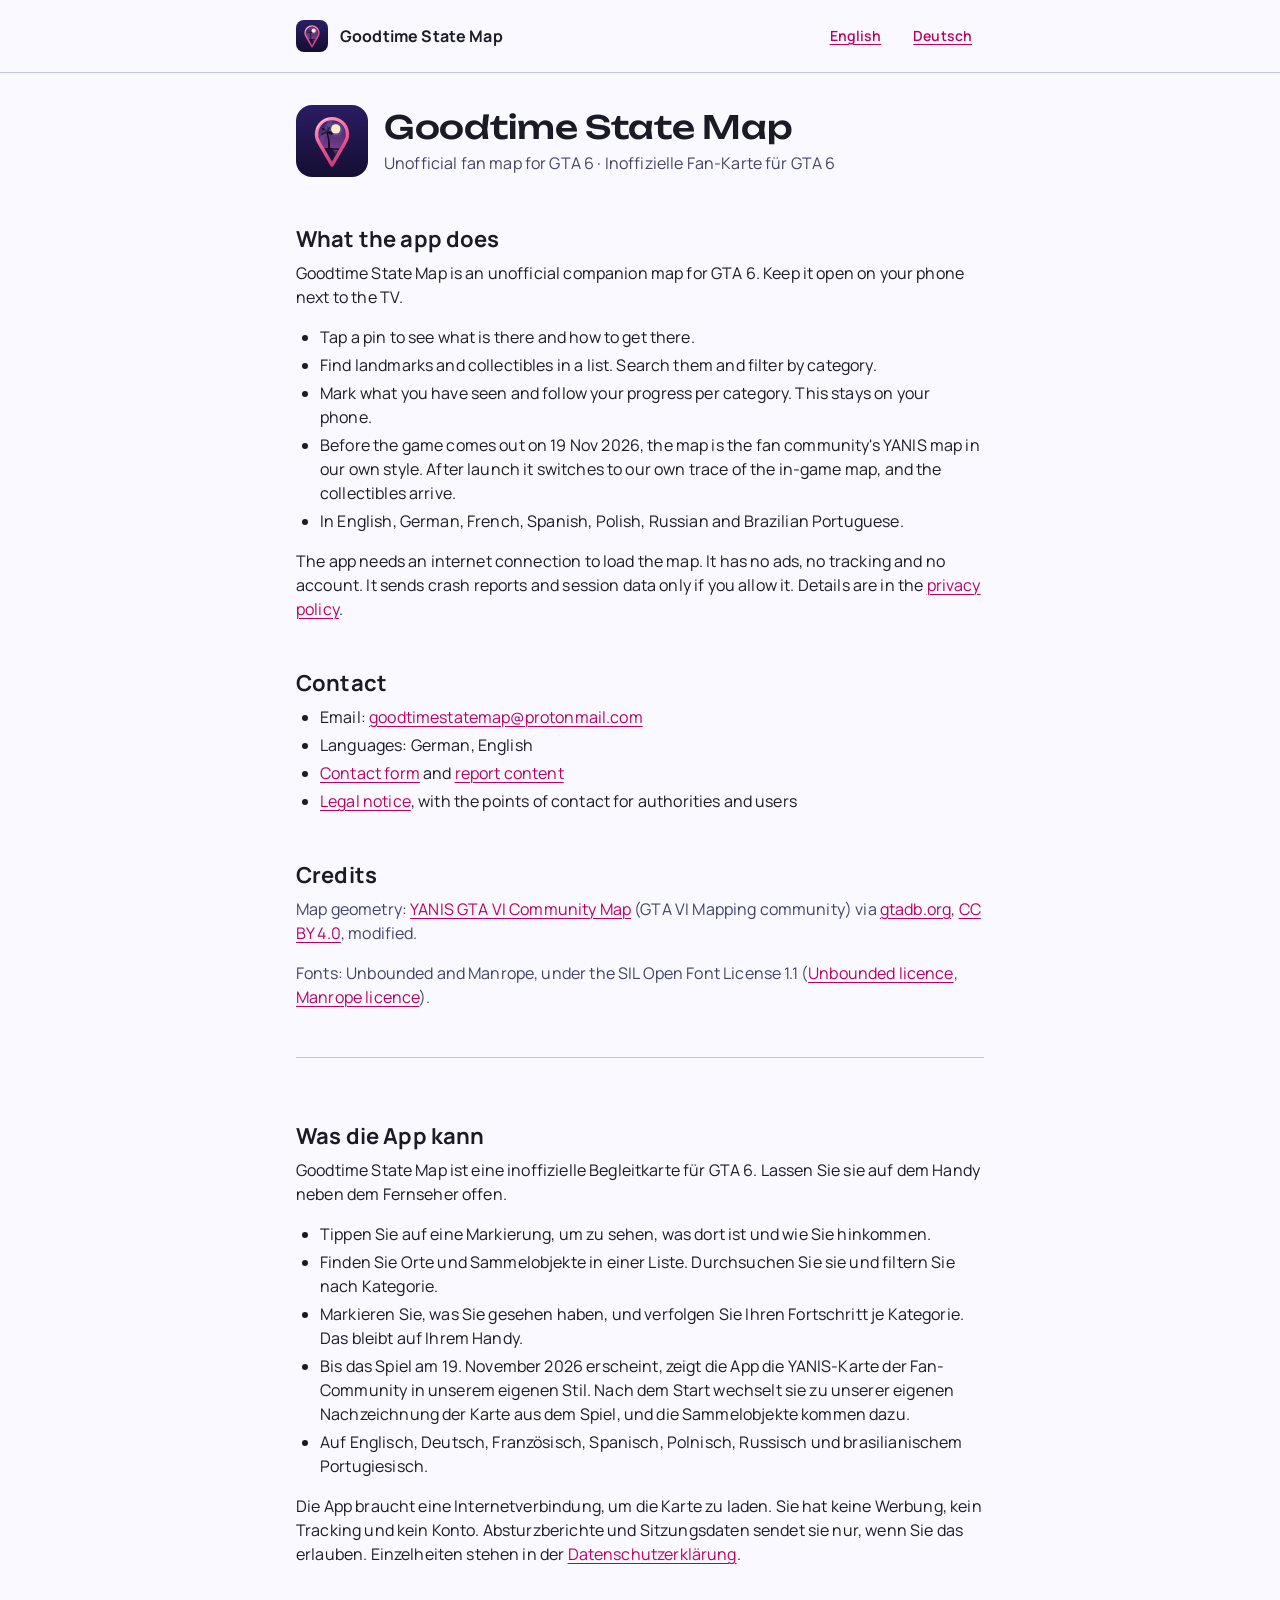
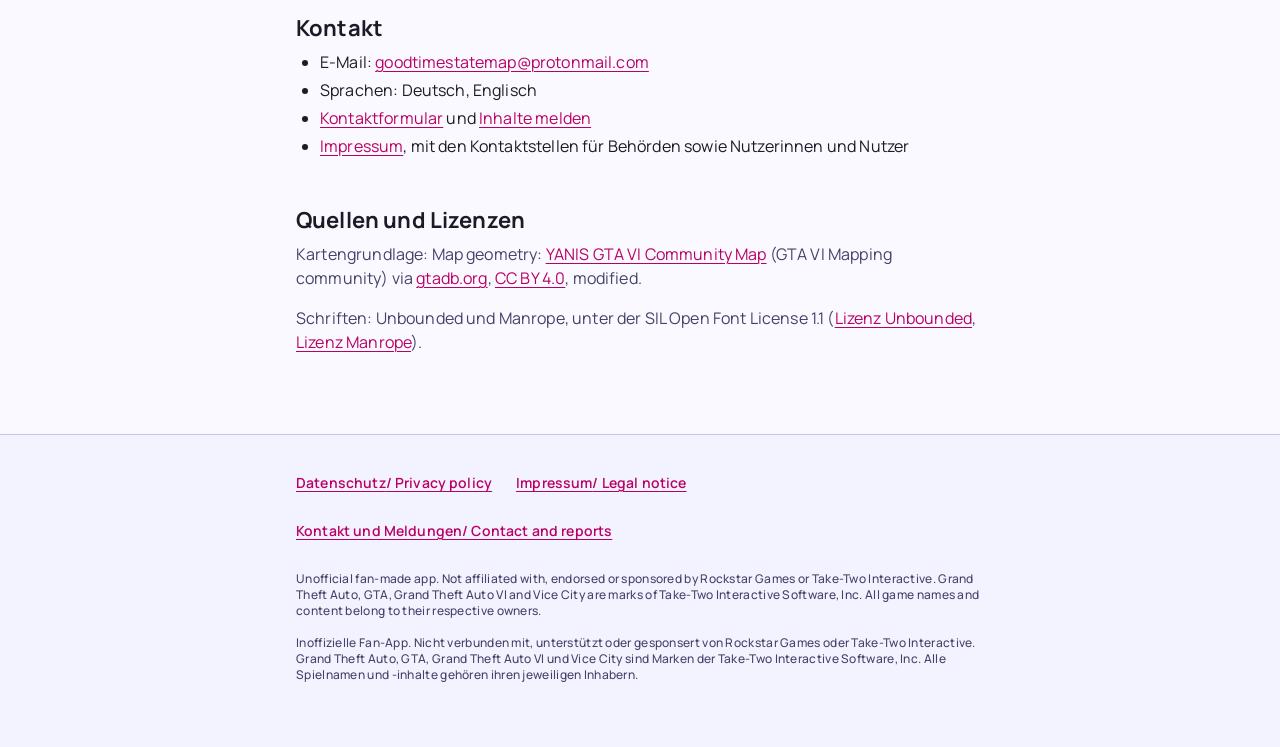
==== goodtime-state-map/index.html @ 6c3956f1 "Self-host the fonts and add the Goodtime State Map pages The portfolio page loads Inter, Space Grote" ====
<!doctype html>
<html lang="en">
<head>
  <meta charset="utf-8">
  <meta name="viewport" content="width=device-width, initial-scale=1">
  <meta http-equiv="Content-Security-Policy" content="default-src 'none'; style-src 'self'; font-src 'self'; img-src 'self'; base-uri 'none'; form-action 'none'">
  <meta name="referrer" content="no-referrer">
  <title>Goodtime State Map</title>
  <meta name="description" content="Unofficial fan map for GTA 6: landmarks, collectibles and a checklist on your phone.">
  <link rel="icon" href="icon.svg" type="image/svg+xml">
  <link rel="stylesheet" href="style.css">
</head>
<body>

  <header class="site-header">
    <div class="wrap header-row">
      <a class="brand" href="./"><img src="icon.svg" alt="" width="32" height="32"><span>Goodtime State Map</span></a>
      <nav class="lang-switch" aria-label="Language / Sprache">
        <a href="#en" hreflang="en">English</a>
        <a href="#de" hreflang="de" lang="de">Deutsch</a>
      </nav>
    </div>
  </header>

  <main class="wrap">
    <div class="hero">
      <img src="icon.svg" alt="" width="72" height="72">
      <div>
        <h1>Goodtime State Map</h1>
        <p class="tagline">Unofficial fan map for GTA 6 · <span lang="de">Inoffizielle Fan-Karte für GTA 6</span></p>
      </div>
    </div>

    <section class="lang-section" id="en" lang="en" aria-labelledby="en-title">
      <h2 id="en-title">What the app does</h2>
      <p>Goodtime State Map is an unofficial companion map for GTA 6. Keep it open on your phone next to the TV.</p>
      <ul>
        <li>Tap a pin to see what is there and how to get there.</li>
        <li>Find landmarks and collectibles in a list. Search them and filter by category.</li>
        <li>Mark what you have seen and follow your progress per category. This stays on your phone.</li>
        <li>Before the game comes out on 19 Nov 2026, the map is the fan community's YANIS map in our own style. After launch it switches to our own trace of the in-game map, and the collectibles arrive.</li>
        <li>In English, German, French, Spanish, Polish, Russian and Brazilian Portuguese.</li>
      </ul>
      <p>The app needs an internet connection to load the map. It has no ads, no tracking and no account. It sends crash reports and session data only if you allow it. Details are in the <a href="privacy/#en">privacy policy</a>.</p>


      <h2>Contact</h2>
      <ul>
        <li>Email: <a href="mailto:goodtimestatemap@protonmail.com">goodtimestatemap@protonmail.com</a></li>
        <li>Languages: German, English</li>
        <li><a href="contact/?lang=en#contact">Contact form</a> and <a href="contact/?lang=en#report">report content</a></li>
        <li><a href="impressum/#en">Legal notice</a>, with the points of contact for authorities and users</li>
      </ul>

      <h2>Credits</h2>
      <p class="muted">Map geometry: <a href="https://github.com/rolux/gta6map">YANIS GTA VI Community Map</a> (GTA VI Mapping community) via <a href="https://gtadb.org/">gtadb.org</a>, <a href="https://creativecommons.org/licenses/by/4.0/">CC BY 4.0</a>, modified.</p>
      <p class="muted">Fonts: Unbounded and Manrope, under the SIL Open Font License 1.1 (<a href="fonts/Unbounded-OFL.txt">Unbounded licence</a>, <a href="fonts/Manrope-OFL.txt">Manrope licence</a>).</p>
    </section>

    <section class="lang-section" id="de" lang="de" aria-labelledby="de-title">
      <h2 id="de-title">Was die App kann</h2>
      <p>Goodtime State Map ist eine inoffizielle Begleitkarte für GTA 6. Lassen Sie sie auf dem Handy neben dem Fernseher offen.</p>
      <ul>
        <li>Tippen Sie auf eine Markierung, um zu sehen, was dort ist und wie Sie hinkommen.</li>
        <li>Finden Sie Orte und Sammelobjekte in einer Liste. Durchsuchen Sie sie und filtern Sie nach Kategorie.</li>
        <li>Markieren Sie, was Sie gesehen haben, und verfolgen Sie Ihren Fortschritt je Kategorie. Das bleibt auf Ihrem Handy.</li>
        <li>Bis das Spiel am 19. November 2026 erscheint, zeigt die App die YANIS-Karte der Fan-Community in unserem eigenen Stil. Nach dem Start wechselt sie zu unserer eigenen Nachzeichnung der Karte aus dem Spiel, und die Sammelobjekte kommen dazu.</li>
        <li>Auf Englisch, Deutsch, Französisch, Spanisch, Polnisch, Russisch und brasilianischem Portugiesisch.</li>
      </ul>
      <p>Die App braucht eine Internetverbindung, um die Karte zu laden. Sie hat keine Werbung, kein Tracking und kein Konto. Absturzberichte und Sitzungsdaten sendet sie nur, wenn Sie das erlauben. Einzelheiten stehen in der <a href="privacy/#de">Datenschutzerklärung</a>.</p>


      <h2>Kontakt</h2>
      <ul>
        <li>E-Mail: <a href="mailto:goodtimestatemap@protonmail.com">goodtimestatemap@protonmail.com</a></li>
        <li>Sprachen: Deutsch, Englisch</li>
        <li><a href="contact/?lang=de#contact">Kontaktformular</a> und <a href="contact/?lang=de#report">Inhalte melden</a></li>
        <li><a href="impressum/#de">Impressum</a>, mit den Kontaktstellen für Behörden sowie Nutzerinnen und Nutzer</li>
      </ul>

      <h2>Quellen und Lizenzen</h2>
      <p class="muted">Kartengrundlage: <span lang="en">Map geometry: <a href="https://github.com/rolux/gta6map">YANIS GTA VI Community Map</a> (GTA VI Mapping community) via <a href="https://gtadb.org/">gtadb.org</a>, <a href="https://creativecommons.org/licenses/by/4.0/deed.de">CC BY 4.0</a>, modified.</span></p>
      <p class="muted">Schriften: Unbounded und Manrope, unter der SIL Open Font License 1.1 (<a href="fonts/Unbounded-OFL.txt">Lizenz Unbounded</a>, <a href="fonts/Manrope-OFL.txt">Lizenz Manrope</a>).</p>
    </section>
  </main>

  <footer class="site-footer">
    <div class="wrap">
      <nav aria-label="Legal / Rechtliches">
        <ul class="footer-links">
          <li><a href="privacy/"><span lang="de">Datenschutz</span> / Privacy policy</a></li>
          <li><a href="impressum/"><span lang="de">Impressum</span> / Legal notice</a></li>
          <li><a href="contact/"><span lang="de">Kontakt und Meldungen</span> / Contact and reports</a></li>
        </ul>
      </nav>
      <p class="disclaimer" lang="en">Unofficial fan-made app. Not affiliated with, endorsed or sponsored by Rockstar Games or Take-Two Interactive. Grand Theft Auto, GTA, Grand Theft Auto VI and Vice City are marks of Take-Two Interactive Software, Inc. All game names and content belong to their respective owners.</p>
      <p class="disclaimer" lang="de">Inoffizielle Fan-App. Nicht verbunden mit, unterstützt oder gesponsert von Rockstar Games oder Take-Two Interactive. Grand Theft Auto, GTA, Grand Theft Auto VI und Vice City sind Marken der Take-Two Interactive Software, Inc. Alle Spielnamen und -inhalte gehören ihren jeweiligen Inhabern.</p>
    </div>
  </footer>
</body>
</html>
---- goodtime-state-map/style.css ----
/*
  Goodtime State Map: shared style for the static legal pages (LEG-04).
  Colours, type, shape and spacing come from design/design-system/tokens.json.
  Night is the default look; Day applies when the system asks for a light theme.
  Everything is self-hosted: no request leaves simonoppowa.github.io.
*/

@font-face {
  font-family: "Manrope";
  src: url("fonts/Manrope-Variable.ttf") format("truetype");
  font-weight: 200 800;
  font-style: normal;
  font-display: swap;
}

@font-face {
  font-family: "Unbounded";
  src: url("fonts/Unbounded-Variable.ttf") format("truetype");
  font-weight: 200 900;
  font-style: normal;
  font-display: swap;
}

/* Night (dark), the default */
:root {
  color-scheme: dark;

  --primary: #ffb0ca;
  --on-primary: #222547;
  --primary-container: #8e004c;
  --on-primary-container: #ffd9e4;
  --secondary: #63d9cf;
  --secondary-container: #00504b;
  --on-secondary-container: #81f6eb;
  --tertiary: #e8c26c;
  --tertiary-container: #594400;
  --on-tertiary-container: #ffdf9d;
  --error: #ffb4a9;
  --error-container: #930016;
  --on-error-container: #ffdad5;
  --success: #8cd895;
  --success-container: #00531e;
  --on-success-container: #a8f4b0;
  --surface: #13121e;
  --on-surface: #e2e1f2;
  --on-surface-variant: #c4c2ef;
  --surface-container-low: #1b1a27;
  --surface-container: #1f1e2b;
  --surface-container-high: #292936;
  --outline: #8e8db7;
  --outline-variant: #434369;
  --focus-ring: var(--primary);

  --font-brand: "Unbounded", "Manrope", system-ui, sans-serif;
  --font-plain: "Manrope", system-ui, sans-serif;

  --space-1: 4px;
  --space-2: 8px;
  --space-3: 12px;
  --space-4: 16px;
  --space-6: 24px;
  --space-8: 32px;
  --space-12: 48px;

  --shape-xs: 4px;
  --shape-sm: 8px;
  --shape-md: 12px;
  --shape-lg: 16px;
  --shape-full: 9999px;
}

/* Day (light) */
@media (prefers-color-scheme: light) {
  :root {
    color-scheme: light;

    --primary: #b90065;
    --on-primary: #ffffff;
    --primary-container: #ffd9e4;
    --on-primary-container: #3e001e;
    --secondary: #006a64;
    --secondary-container: #b3eee7;
    --on-secondary-container: #00201e;
    --tertiary: #755b00;
    --tertiary-container: #ffdf9d;
    --on-tertiary-container: #241a00;
    --error: #be0a21;
    --error-container: #ffdad5;
    --on-error-container: #3c0700;
    --success: #1f6c32;
    --success-container: #c5ecc7;
    --on-success-container: #002202;
    --surface: #f9f9ff;
    --on-surface: #1b1a27;
    --on-surface-variant: #434369;
    --surface-container-low: #f3f2ff;
    --surface-container: #eeecfe;
    --surface-container-high: #e8e6f8;
    --outline: #74739c;
    --outline-variant: #c4c2ef;
  }
}

/* Base */

*,
*::before,
*::after {
  box-sizing: border-box;
}

html {
  -webkit-text-size-adjust: 100%;
  text-size-adjust: 100%;
}

body {
  margin: 0;
  background: var(--surface);
  color: var(--on-surface);
  font-family: var(--font-plain);
  font-size: 16px; /* body-large */
  line-height: 24px;
  letter-spacing: 0.15px;
  overflow-wrap: break-word;
}

[hidden] {
  display: none !important;
}

.wrap {
  max-width: 46rem;
  margin: 0 auto;
  padding: 0 var(--space-4);
}

@media (min-width: 600px) {
  .wrap {
    padding: 0 var(--space-6);
  }
}

a {
  color: var(--primary);
  text-decoration-thickness: 1px;
  text-underline-offset: 3px;
}

a:hover {
  text-decoration-thickness: 2px;
}

:focus-visible {
  outline: 3px solid var(--focus-ring);
  outline-offset: 2px;
}

/* Type */

h1 {
  font-family: var(--font-brand);
  font-weight: 500;
  font-size: 28px; /* headline-medium */
  line-height: 36px;
  letter-spacing: -0.01em;
  margin: var(--space-8) 0 var(--space-4);
}

@media (min-width: 600px) {
  h1 {
    font-size: 32px; /* headline-large */
    line-height: 40px;
  }
}

h2 {
  font-size: 22px; /* title-large */
  line-height: 28px;
  font-weight: 700;
  margin: var(--space-12) 0 var(--space-2);
}

h3 {
  font-size: 18px;
  line-height: 24px;
  font-weight: 700;
  margin: var(--space-8) 0 var(--space-2);
}

h4 {
  font-size: 16px; /* title-medium */
  line-height: 24px;
  font-weight: 600;
  letter-spacing: 0.15px;
  margin: var(--space-6) 0 var(--space-1);
}

p,
ul,
ol,
dl,
address {
  margin: 0 0 var(--space-4);
}

ul,
ol {
  padding-left: var(--space-6);
}

li + li {
  margin-top: var(--space-1);
}

address {
  font-style: normal;
}

code {
  font-size: 0.9em;
}

.muted {
  color: var(--on-surface-variant);
}

.small {
  font-size: 12px; /* body-small */
  line-height: 16px;
  letter-spacing: 0.3px;
  font-weight: 500;
}

.visually-hidden {
  position: absolute;
  width: 1px;
  height: 1px;
  margin: -1px;
  padding: 0;
  overflow: hidden;
  clip: rect(0 0 0 0);
  white-space: nowrap;
  border: 0;
}

/* Draft banner, placeholders and release markers */

.draft-banner {
  background: var(--error-container);
  color: var(--on-error-container);
  font-weight: 600;
  font-size: 14px;
  line-height: 20px;
  padding: var(--space-3) 0;
}

mark.todo {
  background: var(--tertiary-container);
  color: var(--on-tertiary-container);
  border-radius: var(--shape-xs);
  padding: 0 var(--space-1);
}

/* Text that applies from app version 0.2 on, or only until then (see docs/web/README.md). */
.from-02,
.until-02 {
  border-radius: var(--shape-xs);
  padding: 0 2px;
  outline: 1px dashed var(--outline);
  outline-offset: 1px;
}

.from-02::before,
.until-02::before {
  font-size: 11px; /* label-small */
  line-height: 16px;
  font-weight: 600;
  letter-spacing: 0.4px;
  text-transform: uppercase;
  border-radius: var(--shape-xs);
  padding: 0 var(--space-1);
  margin-right: var(--space-1);
}

.from-02::before {
  content: "ab 0.2.1 · from 0.2.1";
  background: var(--success-container);
  color: var(--on-success-container);
}

.until-02::before {
  content: "nur 0.2.0 · 0.2.0 only";
  background: var(--tertiary-container);
  color: var(--on-tertiary-container);
}

section.v02 {
  border-left: 4px solid var(--success);
  padding-left: var(--space-4);
  margin-top: var(--space-12);
}

section.v02 > :first-child {
  margin-top: 0;
}

/* Header */

.site-header {
  border-bottom: 1px solid var(--outline-variant);
}

.header-row {
  display: flex;
  flex-wrap: wrap;
  align-items: center;
  justify-content: space-between;
  gap: var(--space-2) var(--space-4);
  padding-top: var(--space-3);
  padding-bottom: var(--space-3);
}

.brand {
  display: inline-flex;
  align-items: center;
  gap: var(--space-3);
  min-height: var(--space-12);
  color: var(--on-surface);
  font-weight: 700;
  text-decoration: none;
}

.brand img {
  width: 32px;
  height: 32px;
  border-radius: var(--shape-sm);
}

.lang-switch {
  display: flex;
  flex-wrap: wrap;
  gap: var(--space-2);
}

.lang-switch a {
  display: inline-flex;
  align-items: center;
  min-height: var(--space-12);
  padding: 0 var(--space-3);
  border-radius: var(--shape-full);
  font-weight: 600;
  font-size: 14px; /* label-large */
  line-height: 20px;
  letter-spacing: 0.1px;
}

.lang-switch a[aria-current="true"] {
  background: var(--secondary-container);
  color: var(--on-secondary-container);
  text-decoration: none;
}

/* Bilingual pages: one section per language */

.lang-section + .lang-section {
  margin-top: var(--space-12);
  padding-top: var(--space-4);
  border-top: 1px solid var(--outline-variant);
}

.meta {
  color: var(--on-surface-variant);
  font-size: 14px; /* body-medium */
  line-height: 20px;
}

.card {
  background: var(--surface-container);
  border-radius: var(--shape-md);
  padding: var(--space-4);
  margin: 0 0 var(--space-4);
}

/* Landing page */

.hero {
  display: flex;
  align-items: center;
  gap: var(--space-4);
  margin: var(--space-8) 0 var(--space-4);
}

.hero img {
  width: 72px;
  height: 72px;
  border-radius: var(--shape-lg);
  flex: none;
}

.hero h1 {
  margin: 0;
}

.tagline {
  margin: var(--space-1) 0 0;
  color: var(--on-surface-variant);
}

.store-links {
  display: flex;
  flex-wrap: wrap;
  gap: var(--space-3);
  padding: 0;
  list-style: none;
}

.store-links li + li {
  margin-top: 0;
}

.store-links a {
  display: inline-flex;
  align-items: center;
  min-height: var(--space-12);
  padding: 0 var(--space-6);
  border: 1px solid var(--outline);
  border-radius: var(--shape-full);
  font-weight: 600;
  text-decoration: none;
}

/* Footer */

.site-footer {
  margin-top: 80px;
  padding: var(--space-6) 0 var(--space-12);
  border-top: 1px solid var(--outline-variant);
  background: var(--surface-container-low);
  color: var(--on-surface-variant);
}

.footer-links {
  display: flex;
  flex-wrap: wrap;
  gap: 0 var(--space-6);
  padding: 0;
  list-style: none;
  font-size: 14px;
  line-height: 20px;
  font-weight: 600;
}

.footer-links li + li {
  margin-top: 0;
}

.footer-links a {
  display: inline-flex;
  align-items: center;
  min-height: var(--space-12);
}

.disclaimer {
  font-size: 12px; /* body-small */
  line-height: 16px;
  letter-spacing: 0.3px;
  font-weight: 500;
}

/* Web form (contact/) */

.form-app {
  margin: var(--space-6) 0 var(--space-8);
}

.segmented {
  display: inline-flex;
  flex-wrap: wrap;
  margin: 0 0 var(--space-6);
  padding: 0;
  border: 1px solid var(--outline);
  border-radius: var(--shape-full);
  overflow: hidden;
}

.segmented input {
  position: absolute;
  opacity: 0;
  width: 1px;
  height: 1px;
}

.segmented label {
  display: inline-flex;
  align-items: center;
  min-height: var(--space-12);
  margin: 0;
  padding: 0 var(--space-4);
  font-weight: 600;
  font-size: 14px;
  line-height: 20px;
  letter-spacing: 0.1px;
  cursor: pointer;
}

.segmented label + input + label {
  border-left: 1px solid var(--outline);
}

.segmented input:checked + label {
  background: var(--secondary-container);
  color: var(--on-secondary-container);
}

.segmented input:checked + label::before {
  content: "\2713";
  margin-right: var(--space-2);
}

.segmented input:focus-visible + label {
  outline: 3px solid var(--focus-ring);
  outline-offset: -3px;
}

.field {
  margin: 0 0 var(--space-6);
}

.field > label:not(.choice),
fieldset.field > legend {
  display: block;
  margin: 0 0 var(--space-1);
  padding: 0;
  font-weight: 600;
  font-size: 14px; /* title-small */
  line-height: 20px;
  letter-spacing: 0.1px;
}

fieldset.field {
  border: 0;
  padding: 0;
  min-width: 0;
}

.field input[type="text"],
.field input[type="email"],
.field textarea {
  display: block;
  width: 100%;
  min-height: var(--space-12);
  padding: var(--space-3) var(--space-4);
  border: 1px solid var(--outline);
  border-radius: var(--shape-xs);
  background: transparent;
  color: var(--on-surface);
  font: inherit;
  letter-spacing: inherit;
}

.field textarea {
  resize: vertical;
}

.field input:hover,
.field textarea:hover {
  border-color: var(--on-surface);
}

.field [aria-invalid="true"] {
  border: 2px solid var(--error);
}

.choice {
  display: flex;
  align-items: flex-start;
  gap: var(--space-3);
  min-height: var(--space-12);
  padding: var(--space-3) 0;
  margin: 0;
  font-weight: 400;
  cursor: pointer;
}

.choice input {
  flex: none;
  width: 20px;
  height: 20px;
  margin: 2px 0 0;
  accent-color: var(--primary);
}

.help,
.error {
  margin: var(--space-1) 0 0;
  font-size: 12px; /* body-small */
  line-height: 16px;
  letter-spacing: 0.3px;
}

.help {
  color: var(--on-surface-variant);
  font-weight: 500;
}

.error {
  color: var(--error);
  font-weight: 700;
}

.hint {
  background: var(--surface-container-high);
  border-radius: var(--shape-md);
  padding: var(--space-3) var(--space-4);
  margin: 0 0 var(--space-6);
}

.privacy-note {
  color: var(--on-surface-variant);
  font-size: 14px; /* body-medium */
  line-height: 20px;
}

.status {
  border-radius: var(--shape-md);
  padding: var(--space-3) var(--space-4);
  margin: 0 0 var(--space-4);
  background: var(--error-container);
  color: var(--on-error-container);
}

.status:empty {
  display: none;
}

.status.draft {
  background: var(--tertiary-container);
  color: var(--on-tertiary-container);
}

.confirm {
  background: var(--surface-container);
  border-radius: var(--shape-lg);
  padding: var(--space-6);
  margin: var(--space-6) 0 var(--space-8);
}

.hp {
  position: absolute;
  left: -10000px;
  top: auto;
  width: 1px;
  height: 1px;
  overflow: hidden;
}

button {
  font: inherit;
  font-weight: 600;
  font-size: 14px; /* label-large */
  line-height: 20px;
  letter-spacing: 0.1px;
  min-height: 40px;
  padding: 10px var(--space-6);
  border: 0;
  border-radius: var(--shape-full);
  cursor: pointer;
}

/* 48dp touch target around a 40dp button */
.btn-row {
  display: flex;
  flex-wrap: wrap;
  gap: var(--space-2);
  padding: var(--space-1) 0;
}

.btn-filled {
  background: var(--primary);
  color: var(--on-primary);
}

.btn-tonal {
  background: var(--secondary-container);
  color: var(--on-secondary-container);
}

button:disabled {
  cursor: default;
  background: color-mix(in srgb, var(--on-surface) 12%, transparent);
  color: color-mix(in srgb, var(--on-surface) 38%, transparent);
}
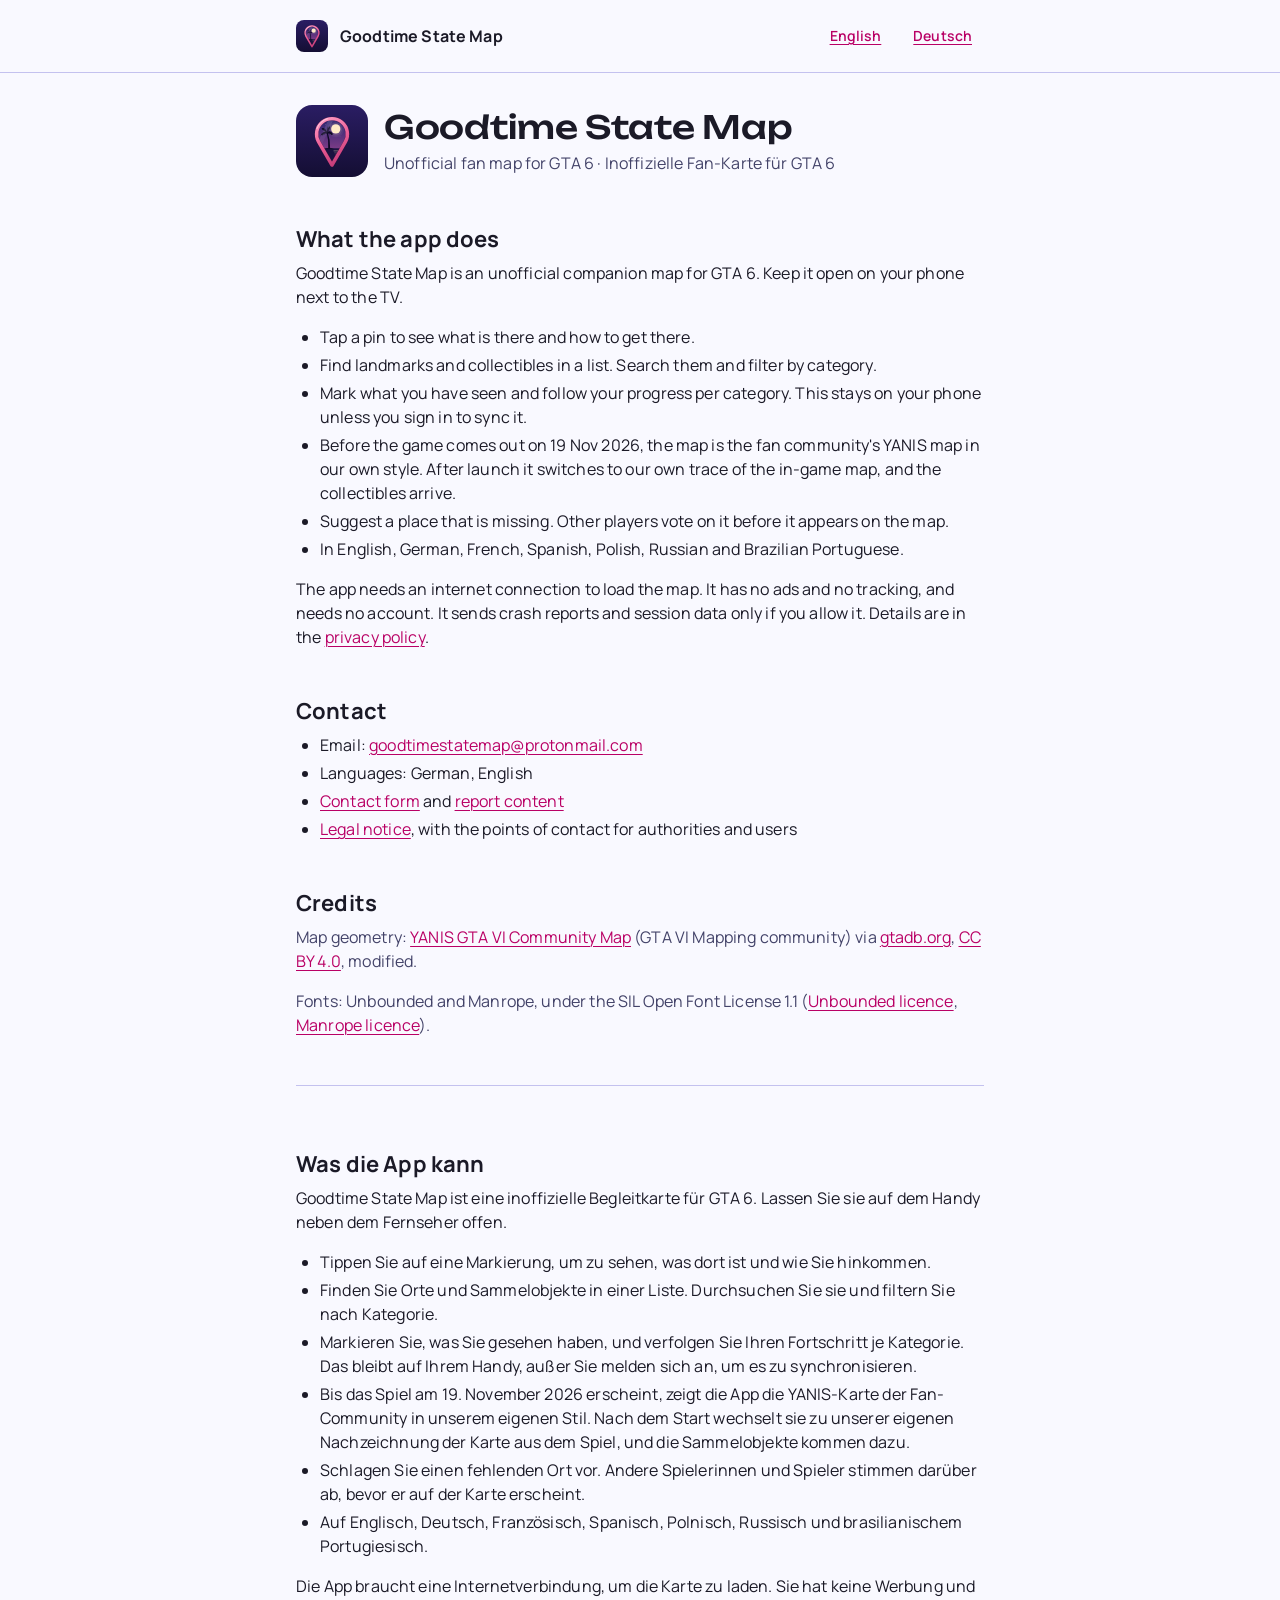
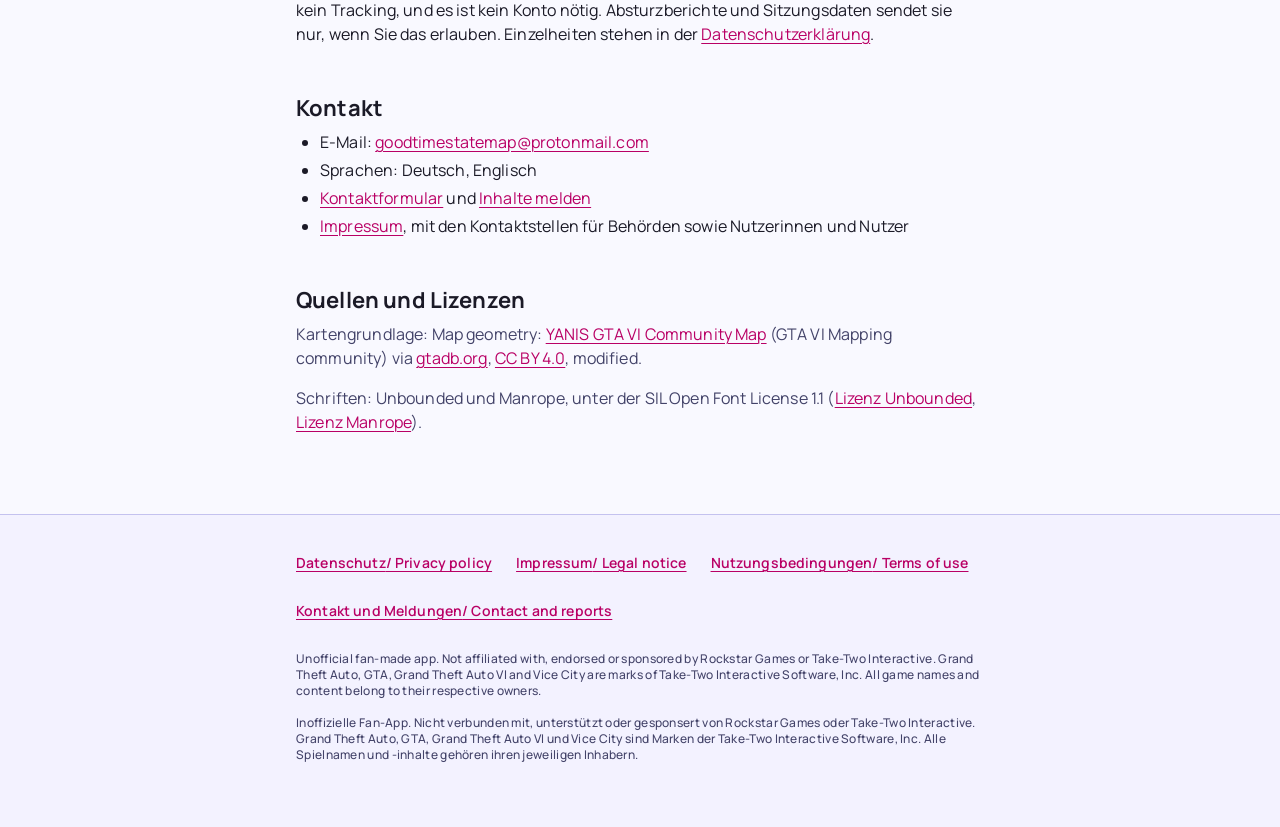
==== commit bcaf0280: "Add community markers to the Goodtime State Map policy and terms Publishes the legal pages for relea" ====
--- a/goodtime-state-map/index.html
+++ b/goodtime-state-map/index.html
@@ -37,12 +37,12 @@
       <ul>
         <li>Tap a pin to see what is there and how to get there.</li>
         <li>Find landmarks and collectibles in a list. Search them and filter by category.</li>
-        <li>Mark what you have seen and follow your progress per category. This stays on your phone.</li>
+        <li>Mark what you have seen and follow your progress per category. This stays on your phone unless you sign in to sync it.</li>
         <li>Before the game comes out on 19 Nov 2026, the map is the fan community's YANIS map in our own style. After launch it switches to our own trace of the in-game map, and the collectibles arrive.</li>
+        <li>Suggest a place that is missing. Other players vote on it before it appears on the map.</li>
         <li>In English, German, French, Spanish, Polish, Russian and Brazilian Portuguese.</li>
       </ul>
-      <p>The app needs an internet connection to load the map. It has no ads, no tracking and no account. It sends crash reports and session data only if you allow it. Details are in the <a href="privacy/#en">privacy policy</a>.</p>
-
+      <p>The app needs an internet connection to load the map. It has no ads and no tracking, and needs no account. It sends crash reports and session data only if you allow it. Details are in the <a href="privacy/#en">privacy policy</a>.</p>
 
       <h2>Contact</h2>
       <ul>
@@ -63,12 +63,12 @@
       <ul>
         <li>Tippen Sie auf eine Markierung, um zu sehen, was dort ist und wie Sie hinkommen.</li>
         <li>Finden Sie Orte und Sammelobjekte in einer Liste. Durchsuchen Sie sie und filtern Sie nach Kategorie.</li>
-        <li>Markieren Sie, was Sie gesehen haben, und verfolgen Sie Ihren Fortschritt je Kategorie. Das bleibt auf Ihrem Handy.</li>
+        <li>Markieren Sie, was Sie gesehen haben, und verfolgen Sie Ihren Fortschritt je Kategorie. Das bleibt auf Ihrem Handy, außer Sie melden sich an, um es zu synchronisieren.</li>
         <li>Bis das Spiel am 19. November 2026 erscheint, zeigt die App die YANIS-Karte der Fan-Community in unserem eigenen Stil. Nach dem Start wechselt sie zu unserer eigenen Nachzeichnung der Karte aus dem Spiel, und die Sammelobjekte kommen dazu.</li>
+        <li>Schlagen Sie einen fehlenden Ort vor. Andere Spielerinnen und Spieler stimmen darüber ab, bevor er auf der Karte erscheint.</li>
         <li>Auf Englisch, Deutsch, Französisch, Spanisch, Polnisch, Russisch und brasilianischem Portugiesisch.</li>
       </ul>
-      <p>Die App braucht eine Internetverbindung, um die Karte zu laden. Sie hat keine Werbung, kein Tracking und kein Konto. Absturzberichte und Sitzungsdaten sendet sie nur, wenn Sie das erlauben. Einzelheiten stehen in der <a href="privacy/#de">Datenschutzerklärung</a>.</p>
-
+      <p>Die App braucht eine Internetverbindung, um die Karte zu laden. Sie hat keine Werbung und kein Tracking, und es ist kein Konto nötig. Absturzberichte und Sitzungsdaten sendet sie nur, wenn Sie das erlauben. Einzelheiten stehen in der <a href="privacy/#de">Datenschutzerklärung</a>.</p>
 
       <h2>Kontakt</h2>
       <ul>
@@ -90,6 +90,7 @@
         <ul class="footer-links">
           <li><a href="privacy/"><span lang="de">Datenschutz</span> / Privacy policy</a></li>
           <li><a href="impressum/"><span lang="de">Impressum</span> / Legal notice</a></li>
+          <li><a href="terms/"><span lang="de">Nutzungsbedingungen</span> / Terms of use</a></li>
           <li><a href="contact/"><span lang="de">Kontakt und Meldungen</span> / Contact and reports</a></li>
         </ul>
       </nav>
--- a/goodtime-state-map/style.css
+++ b/goodtime-state-map/style.css
@@ -284,7 +284,7 @@
 }
 
 .from-02::before {
-  content: "ab 0.2.1 · from 0.2.1";
+  content: "ab 0.2.3 · from 0.2.3";
   background: var(--success-container);
   color: var(--on-success-container);
 }
@@ -295,13 +295,15 @@
   color: var(--on-tertiary-container);
 }
 
-section.v02 {
+section.v02,
+section.v023 {
   border-left: 4px solid var(--success);
   padding-left: var(--space-4);
   margin-top: var(--space-12);
 }
 
-section.v02 > :first-child {
+section.v02 > :first-child,
+section.v023 > :first-child {
   margin-top: 0;
 }
 
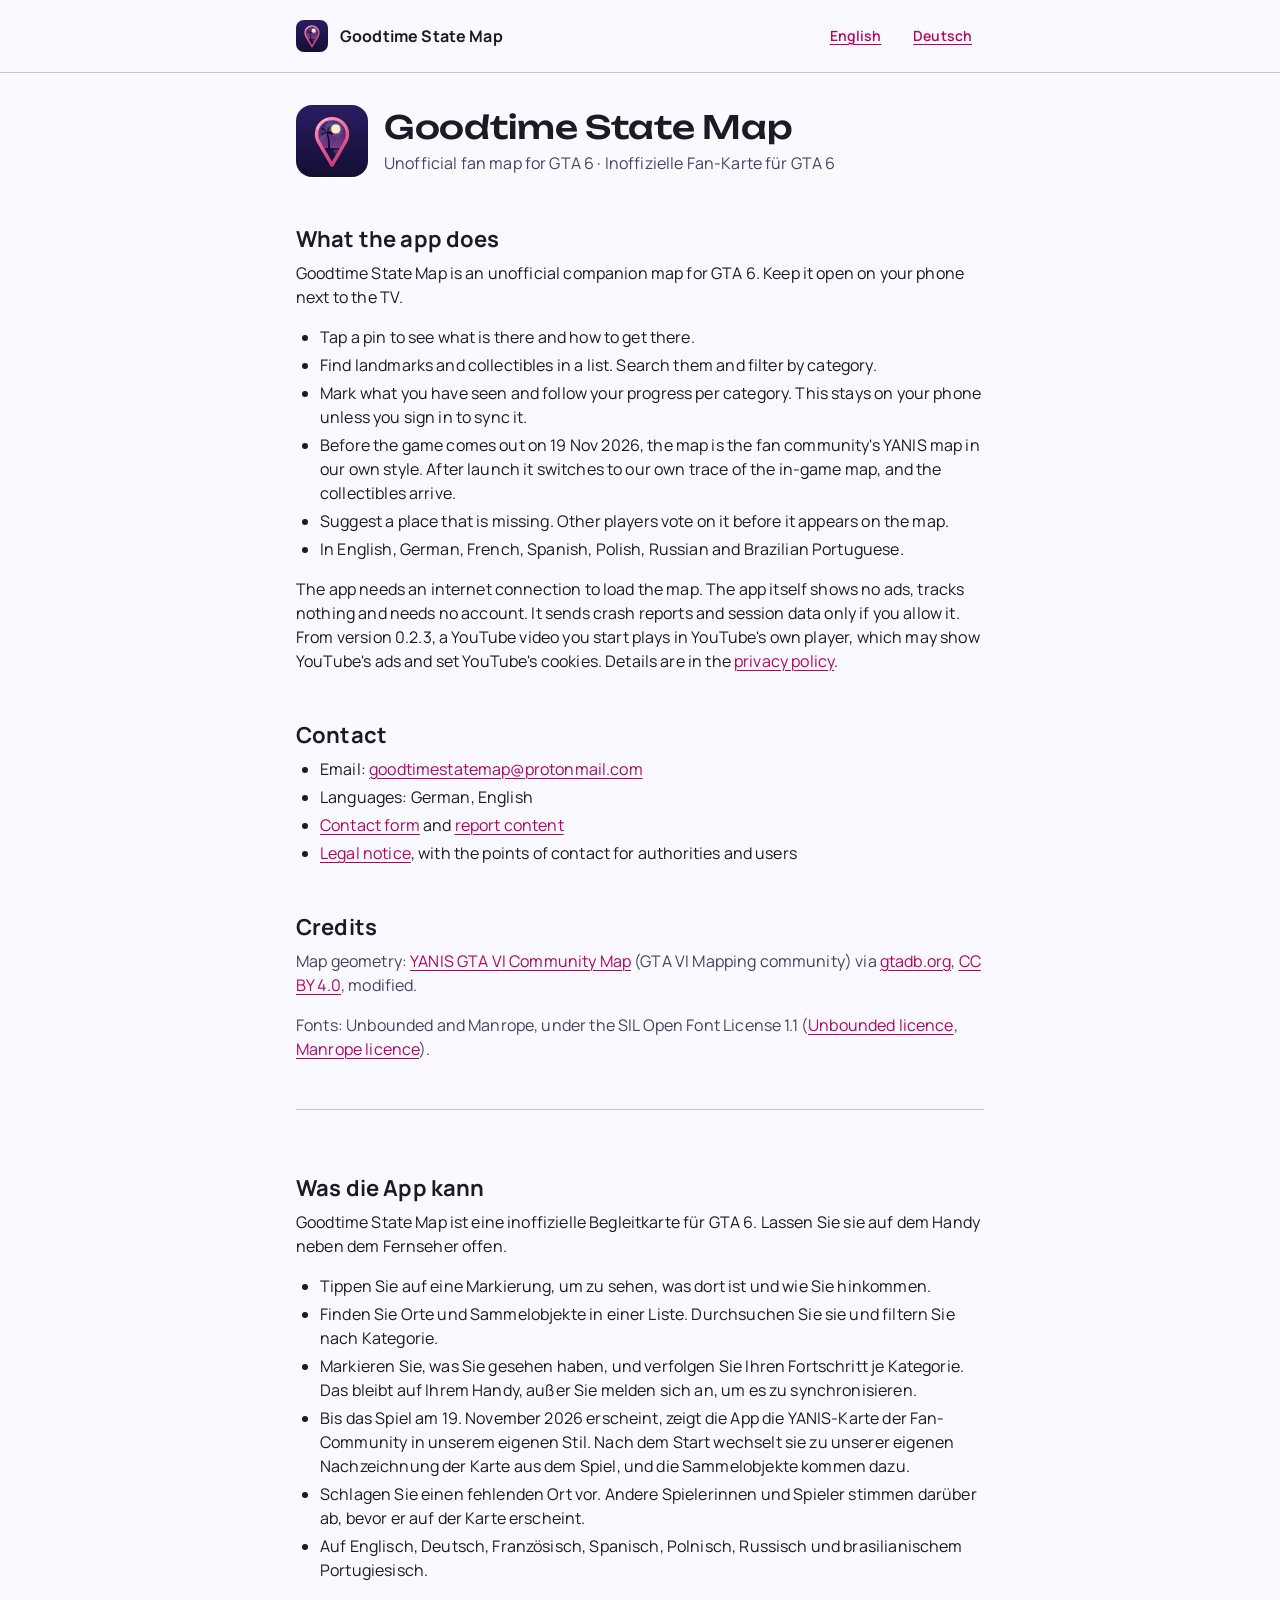
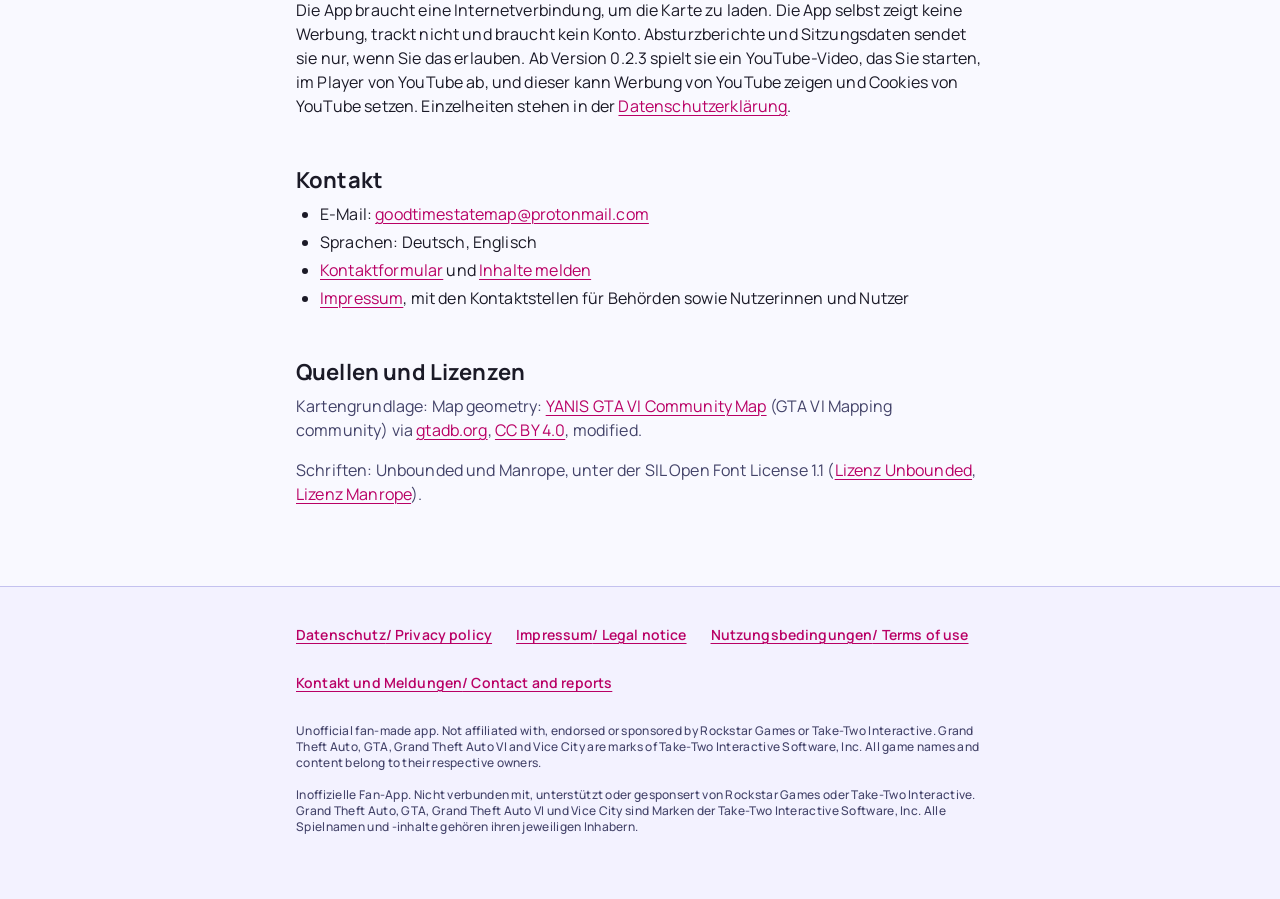
==== commit 1a215e2f: "Qualify the landing page's no-ads line for the YouTube player" ====
--- a/goodtime-state-map/index.html
+++ b/goodtime-state-map/index.html
@@ -42,7 +42,7 @@
         <li>Suggest a place that is missing. Other players vote on it before it appears on the map.</li>
         <li>In English, German, French, Spanish, Polish, Russian and Brazilian Portuguese.</li>
       </ul>
-      <p>The app needs an internet connection to load the map. It has no ads and no tracking, and needs no account. It sends crash reports and session data only if you allow it. Details are in the <a href="privacy/#en">privacy policy</a>.</p>
+      <p>The app needs an internet connection to load the map. The app itself shows no ads, tracks nothing and needs no account. It sends crash reports and session data only if you allow it. From version 0.2.3, a YouTube video you start plays in YouTube's own player, which may show YouTube's ads and set YouTube's cookies. Details are in the <a href="privacy/#en">privacy policy</a>.</p>
 
       <h2>Contact</h2>
       <ul>
@@ -68,7 +68,7 @@
         <li>Schlagen Sie einen fehlenden Ort vor. Andere Spielerinnen und Spieler stimmen darüber ab, bevor er auf der Karte erscheint.</li>
         <li>Auf Englisch, Deutsch, Französisch, Spanisch, Polnisch, Russisch und brasilianischem Portugiesisch.</li>
       </ul>
-      <p>Die App braucht eine Internetverbindung, um die Karte zu laden. Sie hat keine Werbung und kein Tracking, und es ist kein Konto nötig. Absturzberichte und Sitzungsdaten sendet sie nur, wenn Sie das erlauben. Einzelheiten stehen in der <a href="privacy/#de">Datenschutzerklärung</a>.</p>
+      <p>Die App braucht eine Internetverbindung, um die Karte zu laden. Die App selbst zeigt keine Werbung, trackt nicht und braucht kein Konto. Absturzberichte und Sitzungsdaten sendet sie nur, wenn Sie das erlauben. Ab Version 0.2.3 spielt sie ein YouTube-Video, das Sie starten, im Player von YouTube ab, und dieser kann Werbung von YouTube zeigen und Cookies von YouTube setzen. Einzelheiten stehen in der <a href="privacy/#de">Datenschutzerklärung</a>.</p>
 
       <h2>Kontakt</h2>
       <ul>
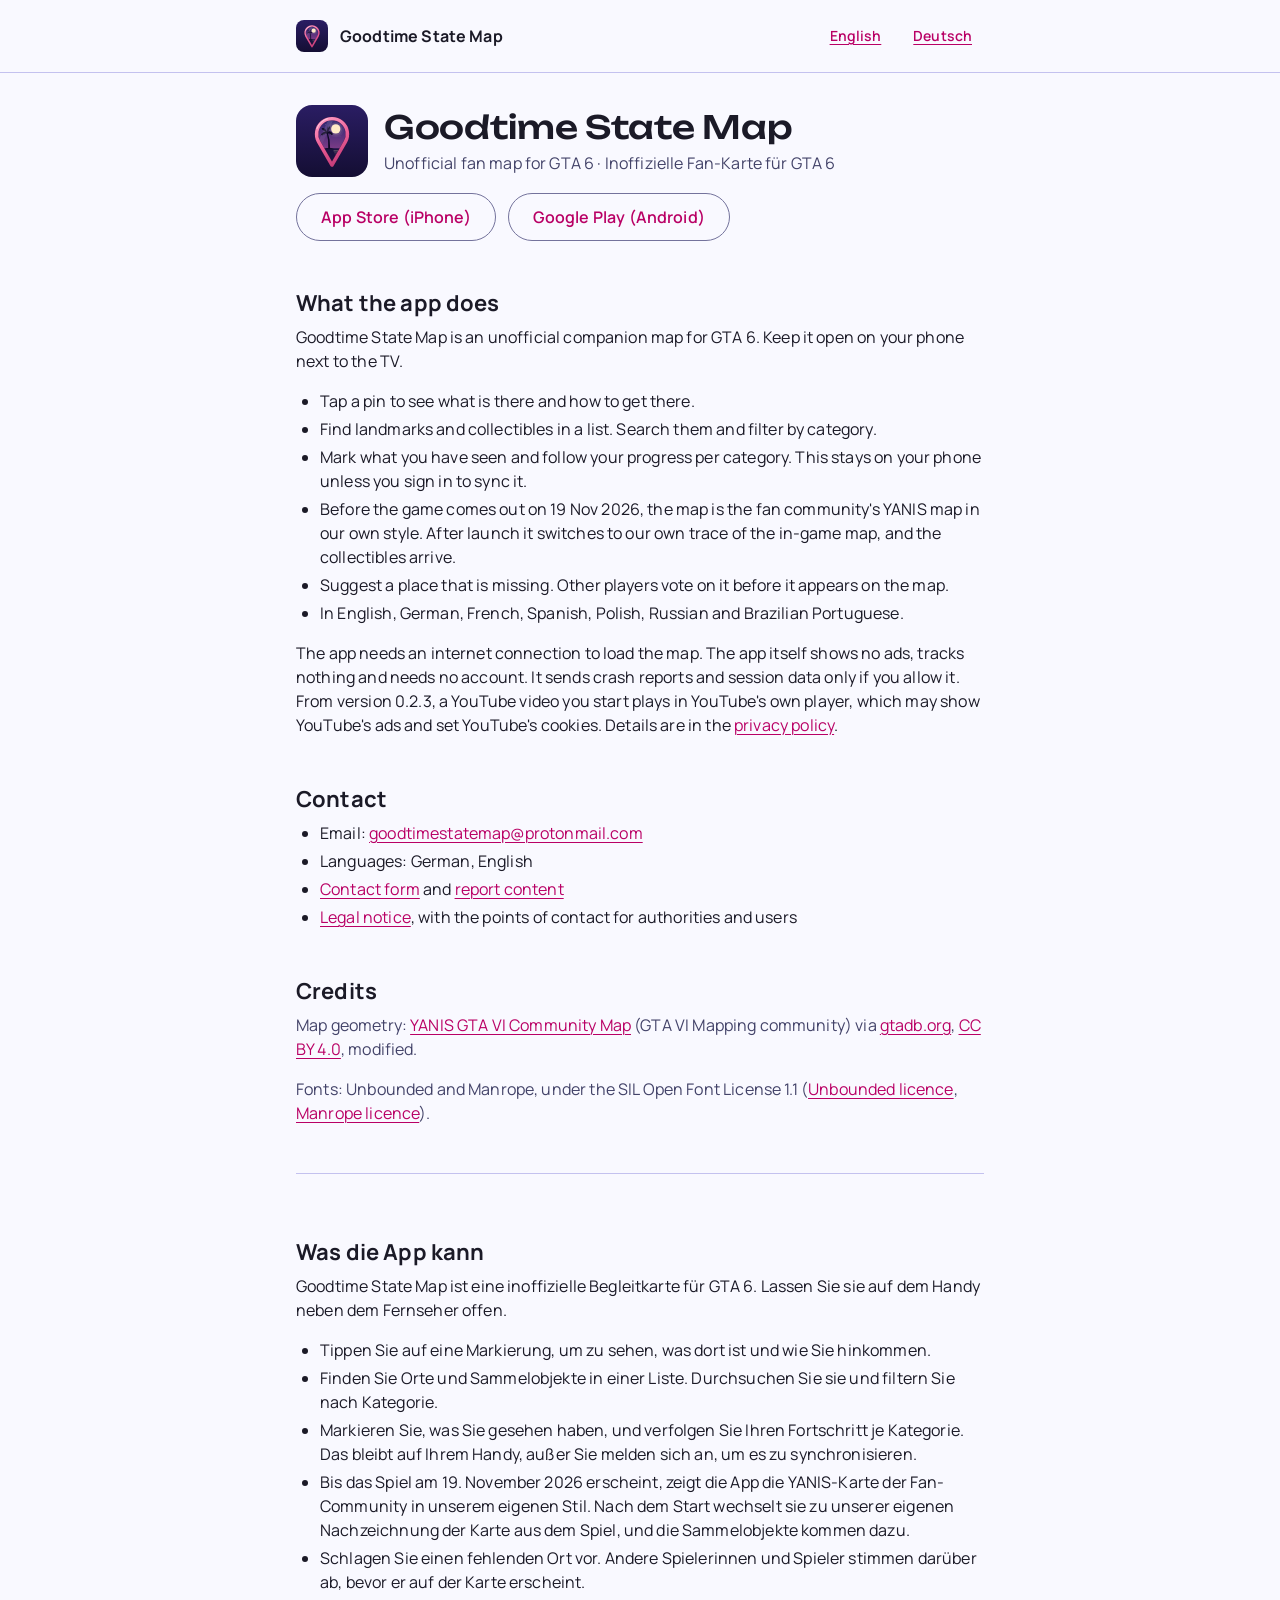
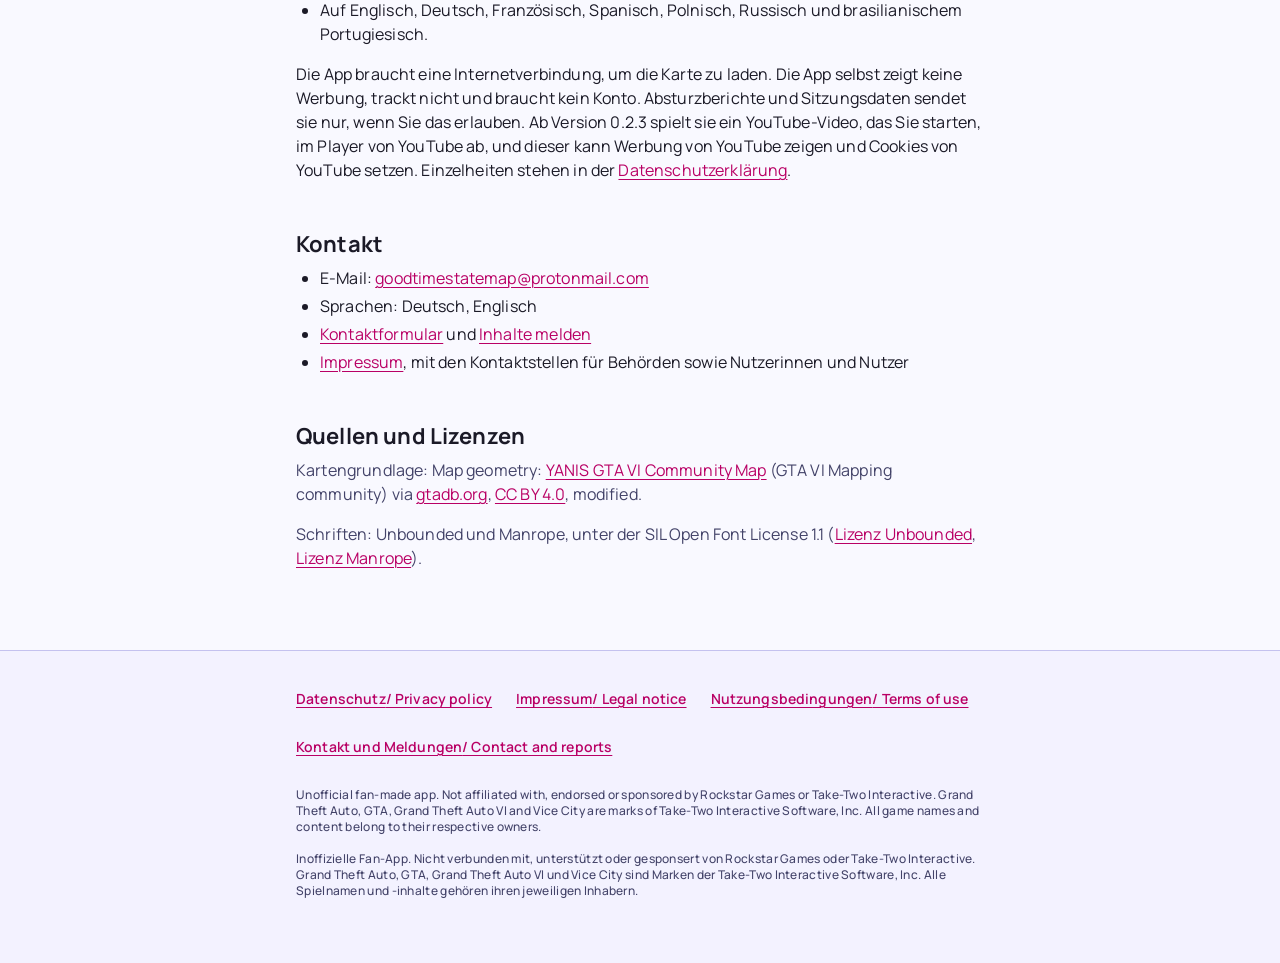
==== commit f789b778: "goodtime-state-map: add App Store and Google Play links" ====
--- a/goodtime-state-map/index.html
+++ b/goodtime-state-map/index.html
@@ -30,6 +30,13 @@
         <p class="tagline">Unofficial fan map for GTA 6 · <span lang="de">Inoffizielle Fan-Karte für GTA 6</span></p>
       </div>
     </div>
+
+    <nav aria-label="Download">
+      <ul class="store-links">
+        <li><a href="https://apps.apple.com/app/id6829046073">App Store (iPhone)</a></li>
+        <li><a href="https://play.google.com/store/apps/details?id=de.simono.goodtimestatemap">Google Play (Android)</a></li>
+      </ul>
+    </nav>
 
     <section class="lang-section" id="en" lang="en" aria-labelledby="en-title">
       <h2 id="en-title">What the app does</h2>
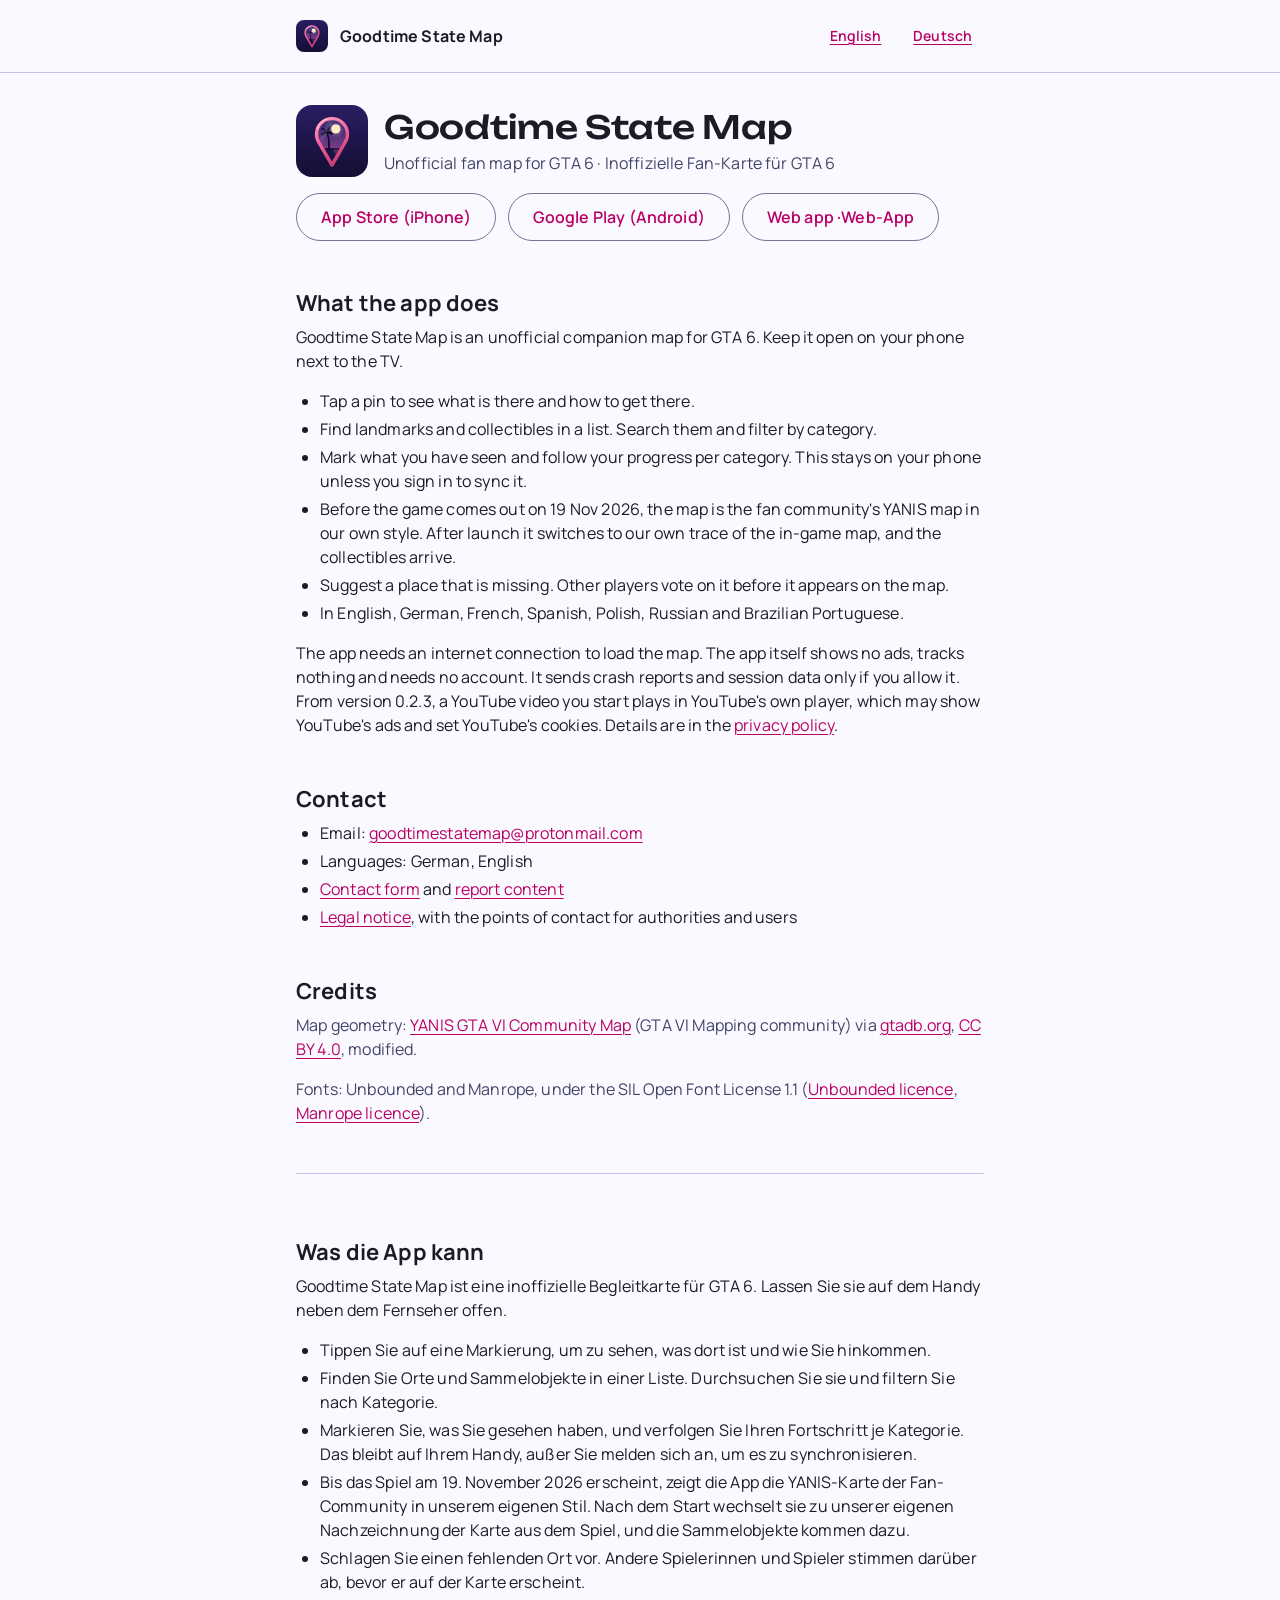
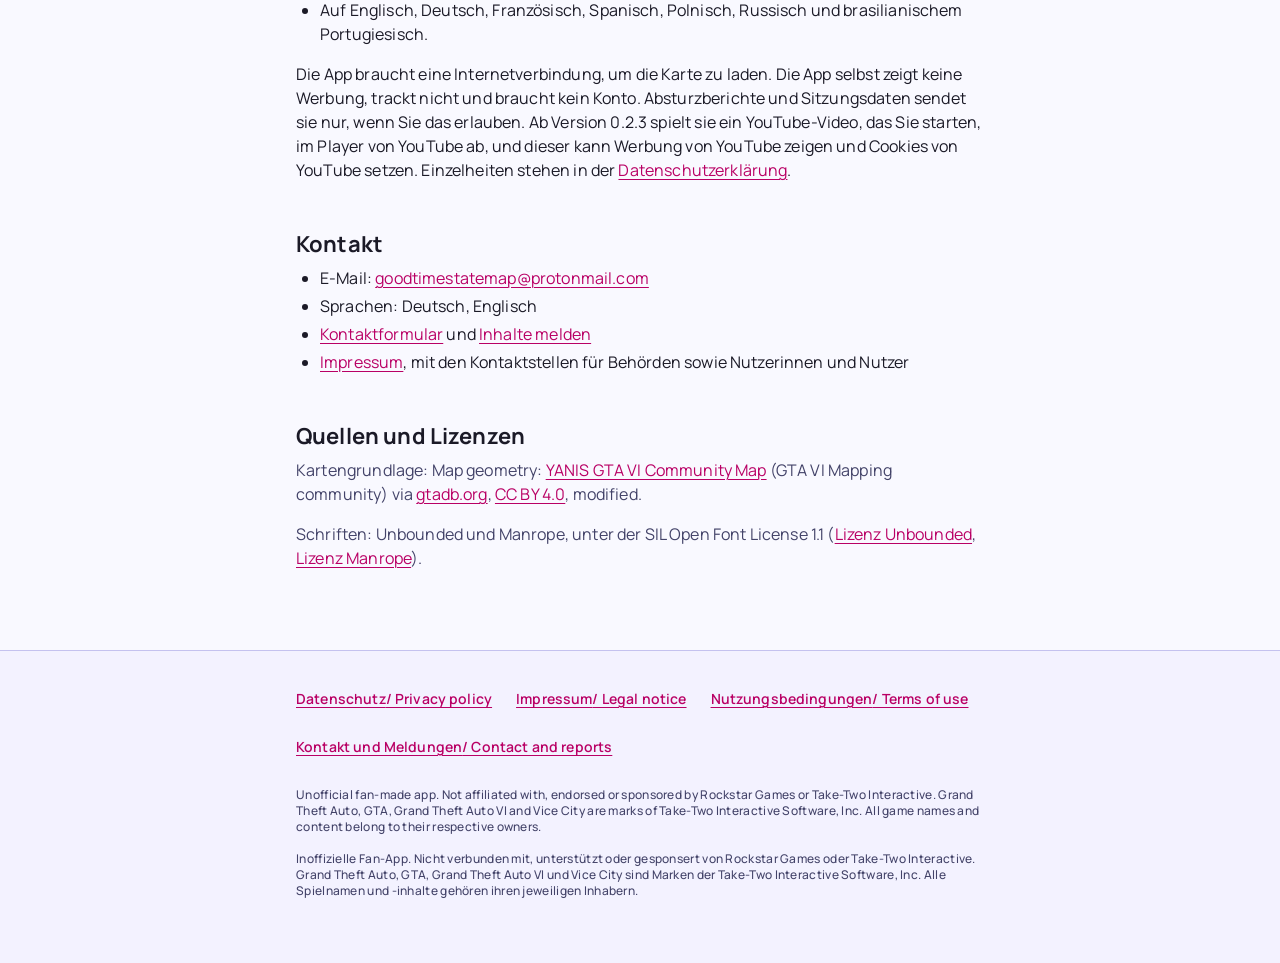
==== commit 551b2df0: "Add the web app to the Goodtime State Map policy and landing page The privacy policy gains the web a" ====
--- a/goodtime-state-map/index.html
+++ b/goodtime-state-map/index.html
@@ -35,6 +35,7 @@
       <ul class="store-links">
         <li><a href="https://apps.apple.com/app/id6829046073">App Store (iPhone)</a></li>
         <li><a href="https://play.google.com/store/apps/details?id=de.simono.goodtimestatemap">Google Play (Android)</a></li>
+        <li><a href="https://goodtimestatemap.com/">Web app · <span lang="de">Web-App</span></a></li>
       </ul>
     </nav>
 
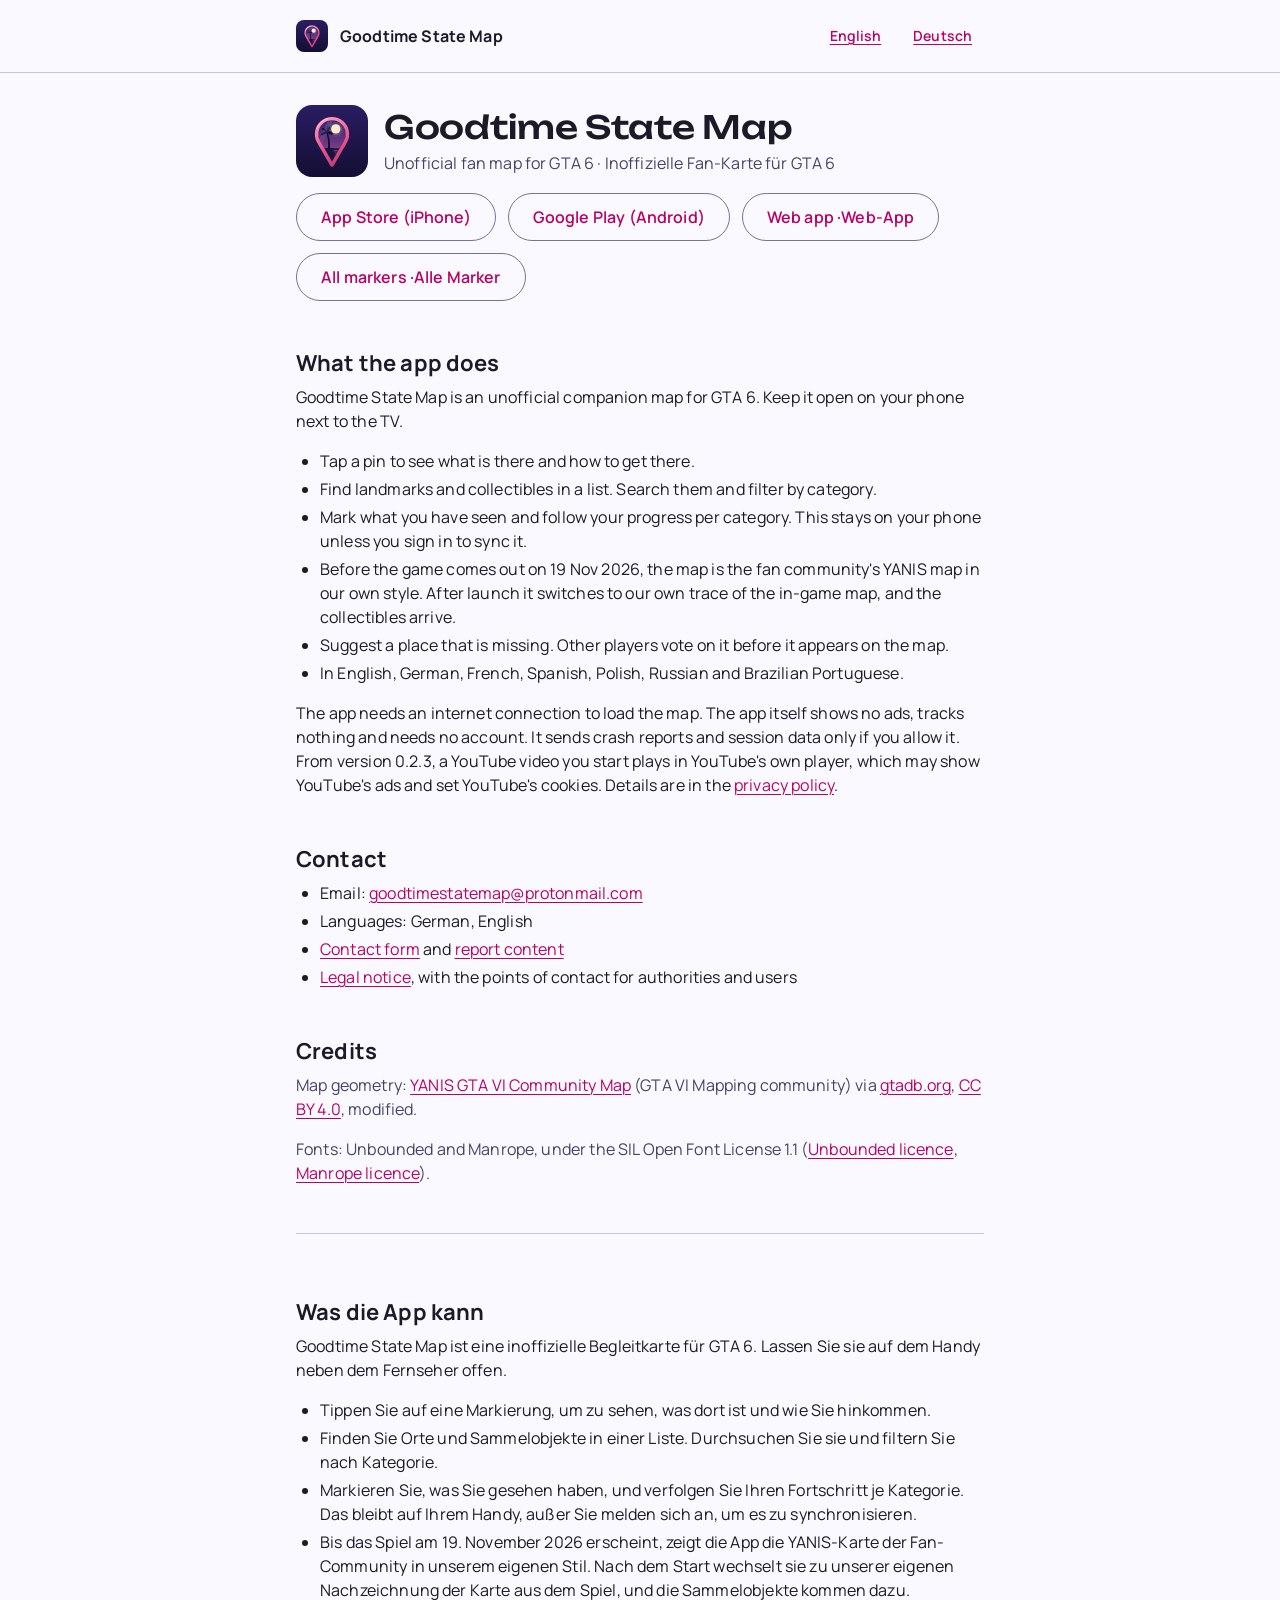
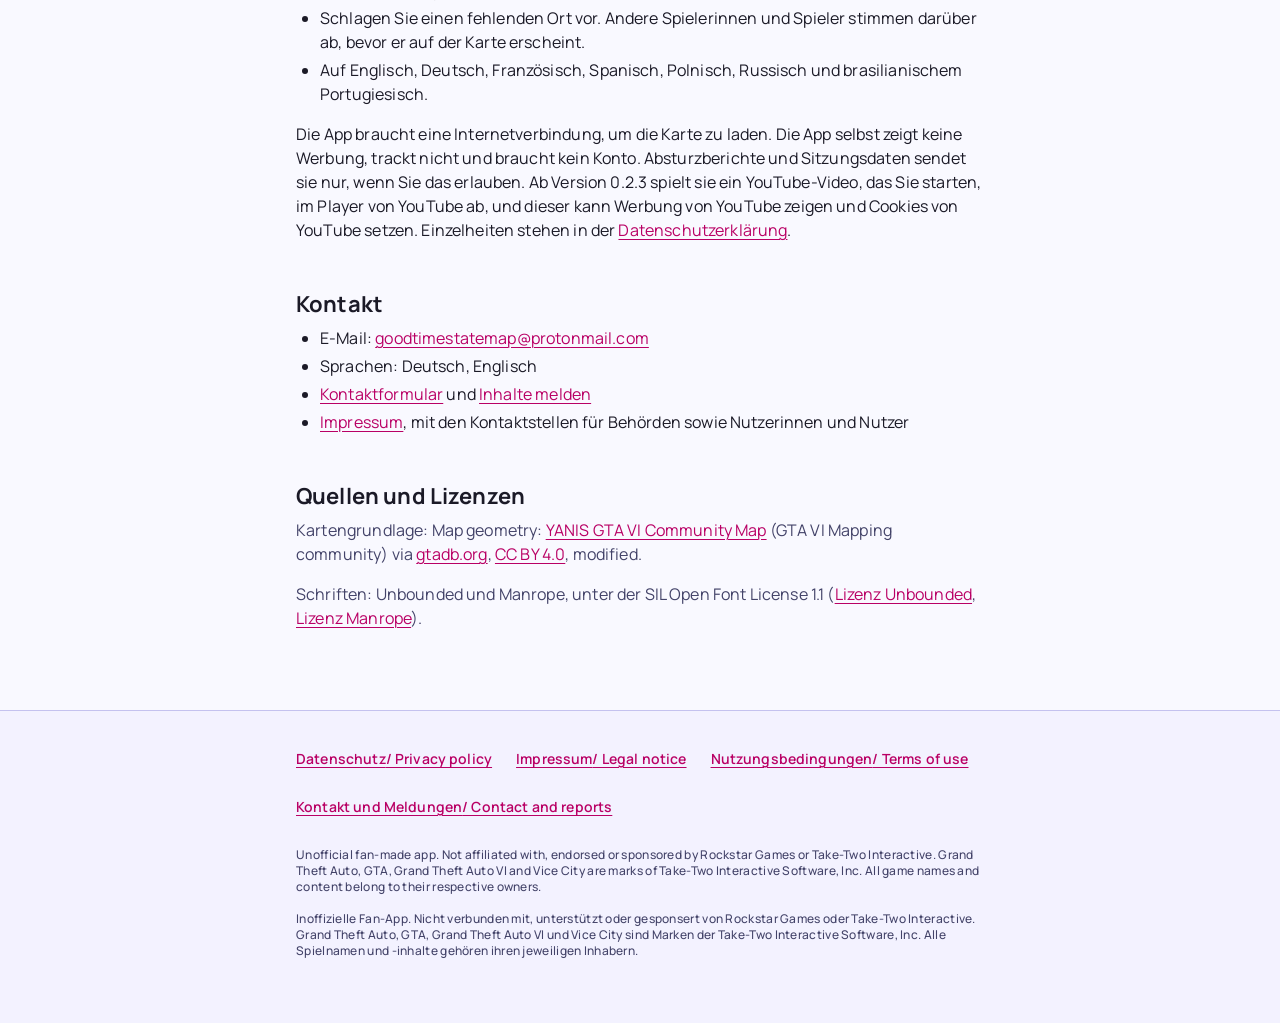
==== commit 66485f8d: "Link the Goodtime State Map marker pages from the landing page" ====
--- a/goodtime-state-map/index.html
+++ b/goodtime-state-map/index.html
@@ -36,6 +36,7 @@
         <li><a href="https://apps.apple.com/app/id6829046073">App Store (iPhone)</a></li>
         <li><a href="https://play.google.com/store/apps/details?id=de.simono.goodtimestatemap">Google Play (Android)</a></li>
         <li><a href="https://goodtimestatemap.com/">Web app · <span lang="de">Web-App</span></a></li>
+        <li><a href="https://goodtimestatemap.com/p/">All markers · <span lang="de">Alle Marker</span></a></li>
       </ul>
     </nav>
 
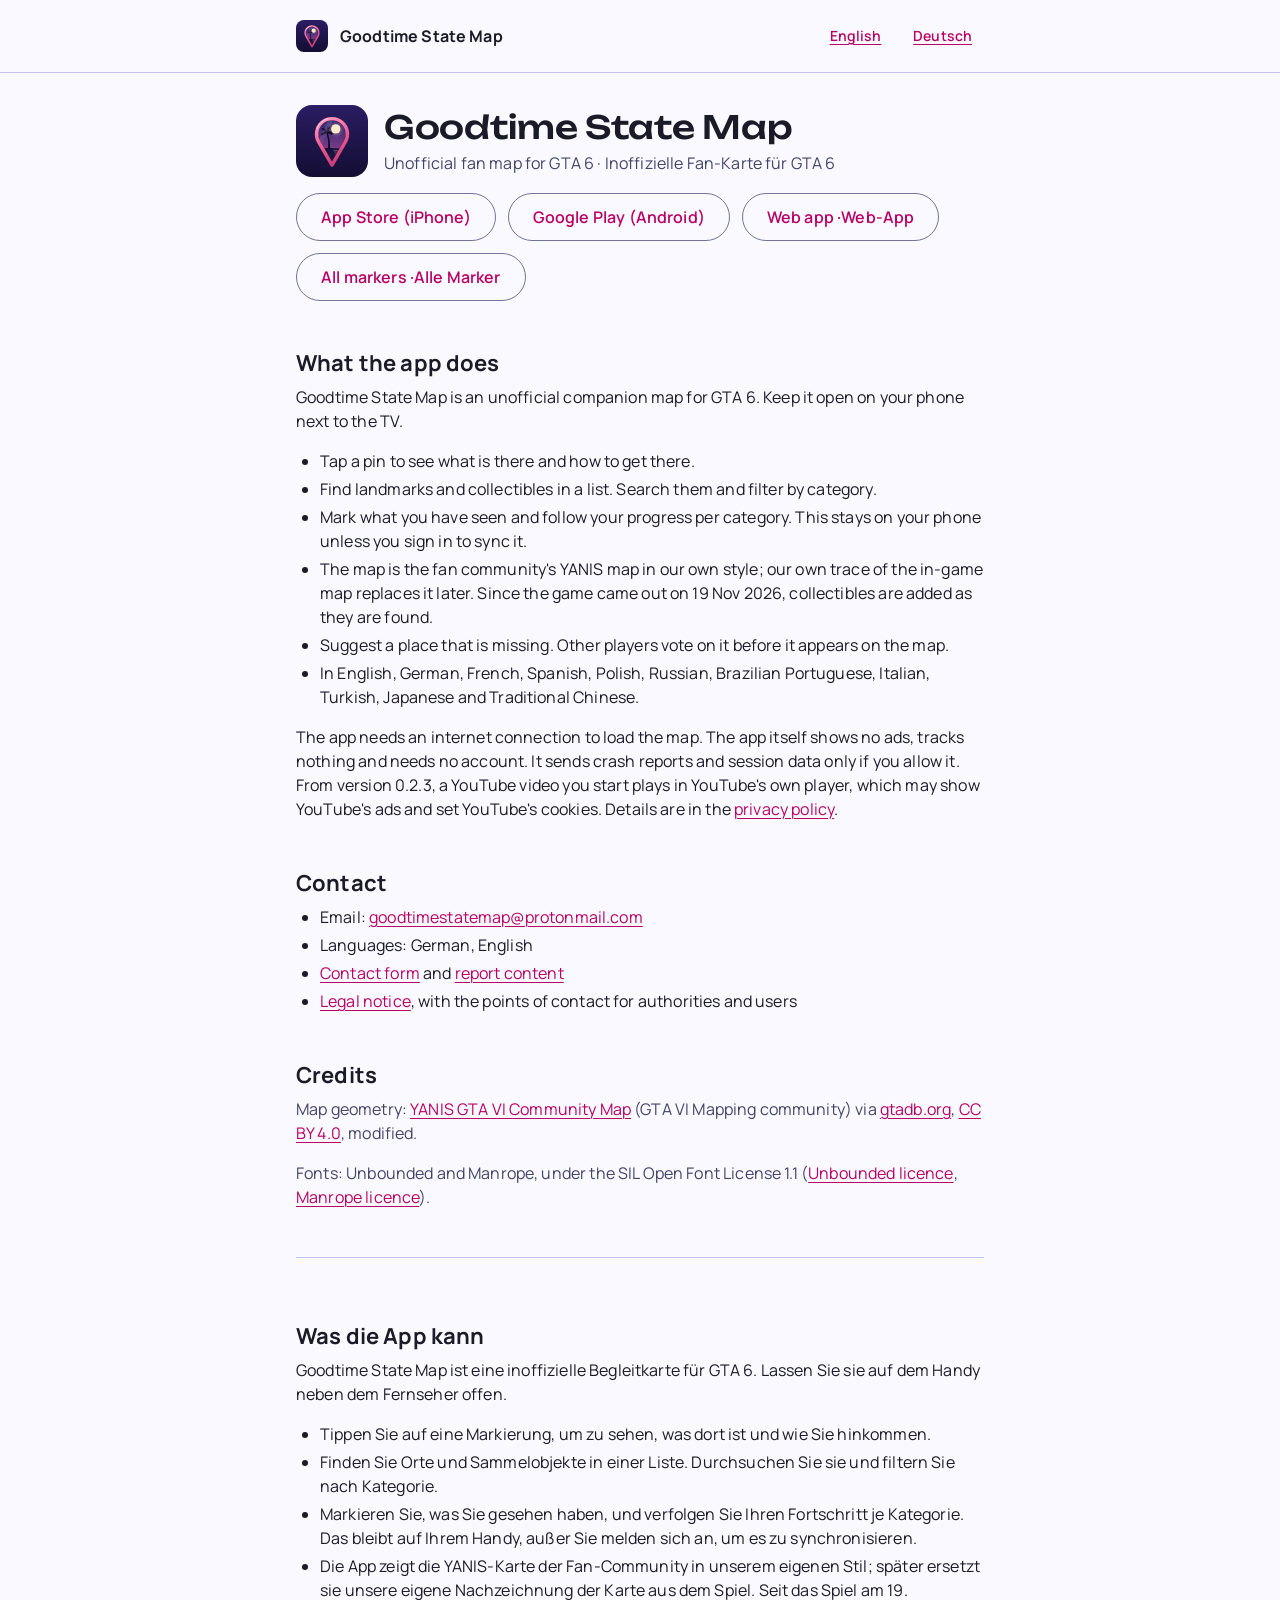
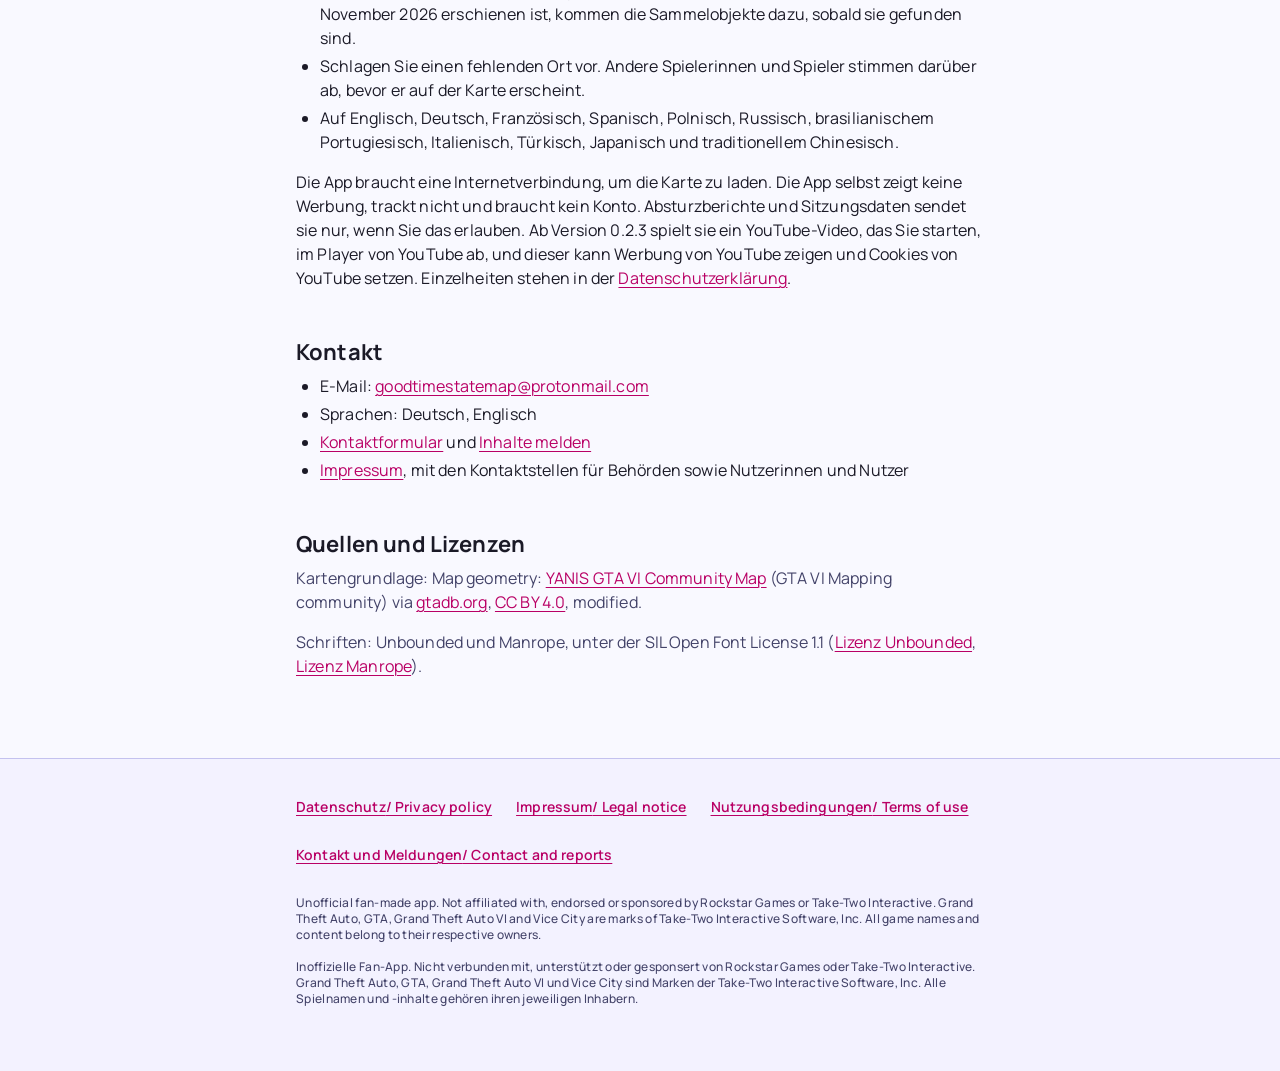
==== commit 944c19ea: "docs(goodtime-state-map): update the landing page for launch" ====
--- a/goodtime-state-map/index.html
+++ b/goodtime-state-map/index.html
@@ -47,9 +47,9 @@
         <li>Tap a pin to see what is there and how to get there.</li>
         <li>Find landmarks and collectibles in a list. Search them and filter by category.</li>
         <li>Mark what you have seen and follow your progress per category. This stays on your phone unless you sign in to sync it.</li>
-        <li>Before the game comes out on 19 Nov 2026, the map is the fan community's YANIS map in our own style. After launch it switches to our own trace of the in-game map, and the collectibles arrive.</li>
+        <li>The map is the fan community's YANIS map in our own style; our own trace of the in-game map replaces it later. Since the game came out on 19 Nov 2026, collectibles are added as they are found.</li>
         <li>Suggest a place that is missing. Other players vote on it before it appears on the map.</li>
-        <li>In English, German, French, Spanish, Polish, Russian and Brazilian Portuguese.</li>
+        <li>In English, German, French, Spanish, Polish, Russian, Brazilian Portuguese, Italian, Turkish, Japanese and Traditional Chinese.</li>
       </ul>
       <p>The app needs an internet connection to load the map. The app itself shows no ads, tracks nothing and needs no account. It sends crash reports and session data only if you allow it. From version 0.2.3, a YouTube video you start plays in YouTube's own player, which may show YouTube's ads and set YouTube's cookies. Details are in the <a href="privacy/#en">privacy policy</a>.</p>
 
@@ -73,9 +73,9 @@
         <li>Tippen Sie auf eine Markierung, um zu sehen, was dort ist und wie Sie hinkommen.</li>
         <li>Finden Sie Orte und Sammelobjekte in einer Liste. Durchsuchen Sie sie und filtern Sie nach Kategorie.</li>
         <li>Markieren Sie, was Sie gesehen haben, und verfolgen Sie Ihren Fortschritt je Kategorie. Das bleibt auf Ihrem Handy, außer Sie melden sich an, um es zu synchronisieren.</li>
-        <li>Bis das Spiel am 19. November 2026 erscheint, zeigt die App die YANIS-Karte der Fan-Community in unserem eigenen Stil. Nach dem Start wechselt sie zu unserer eigenen Nachzeichnung der Karte aus dem Spiel, und die Sammelobjekte kommen dazu.</li>
+        <li>Die App zeigt die YANIS-Karte der Fan-Community in unserem eigenen Stil; später ersetzt sie unsere eigene Nachzeichnung der Karte aus dem Spiel. Seit das Spiel am 19. November 2026 erschienen ist, kommen die Sammelobjekte dazu, sobald sie gefunden sind.</li>
         <li>Schlagen Sie einen fehlenden Ort vor. Andere Spielerinnen und Spieler stimmen darüber ab, bevor er auf der Karte erscheint.</li>
-        <li>Auf Englisch, Deutsch, Französisch, Spanisch, Polnisch, Russisch und brasilianischem Portugiesisch.</li>
+        <li>Auf Englisch, Deutsch, Französisch, Spanisch, Polnisch, Russisch, brasilianischem Portugiesisch, Italienisch, Türkisch, Japanisch und traditionellem Chinesisch.</li>
       </ul>
       <p>Die App braucht eine Internetverbindung, um die Karte zu laden. Die App selbst zeigt keine Werbung, trackt nicht und braucht kein Konto. Absturzberichte und Sitzungsdaten sendet sie nur, wenn Sie das erlauben. Ab Version 0.2.3 spielt sie ein YouTube-Video, das Sie starten, im Player von YouTube ab, und dieser kann Werbung von YouTube zeigen und Cookies von YouTube setzen. Einzelheiten stehen in der <a href="privacy/#de">Datenschutzerklärung</a>.</p>
 
